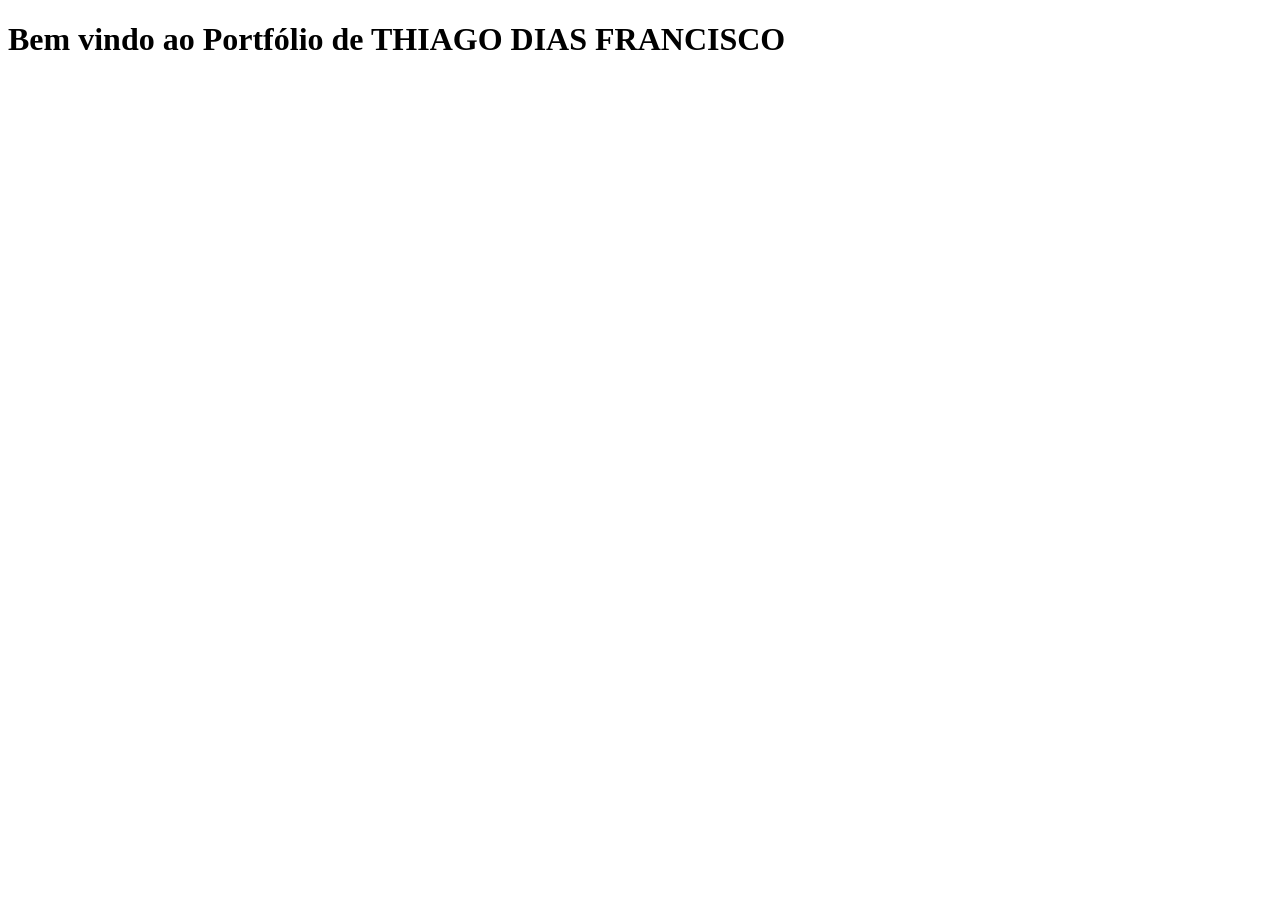
==== docs/index.html @ 4ac8eb3d "Criação do arquivo docs/index.html" ====
<!DOCTYPE html>
<html lang="pt-br">
<head>
    <meta charset="UTF-8">
    <title>Portfólio - THIAGO DIAS FRANCISCO</title>
</head>
<body>
    <h1>Bem vindo ao Portfólio de THIAGO DIAS FRANCISCO</h1>
</body>
</html>
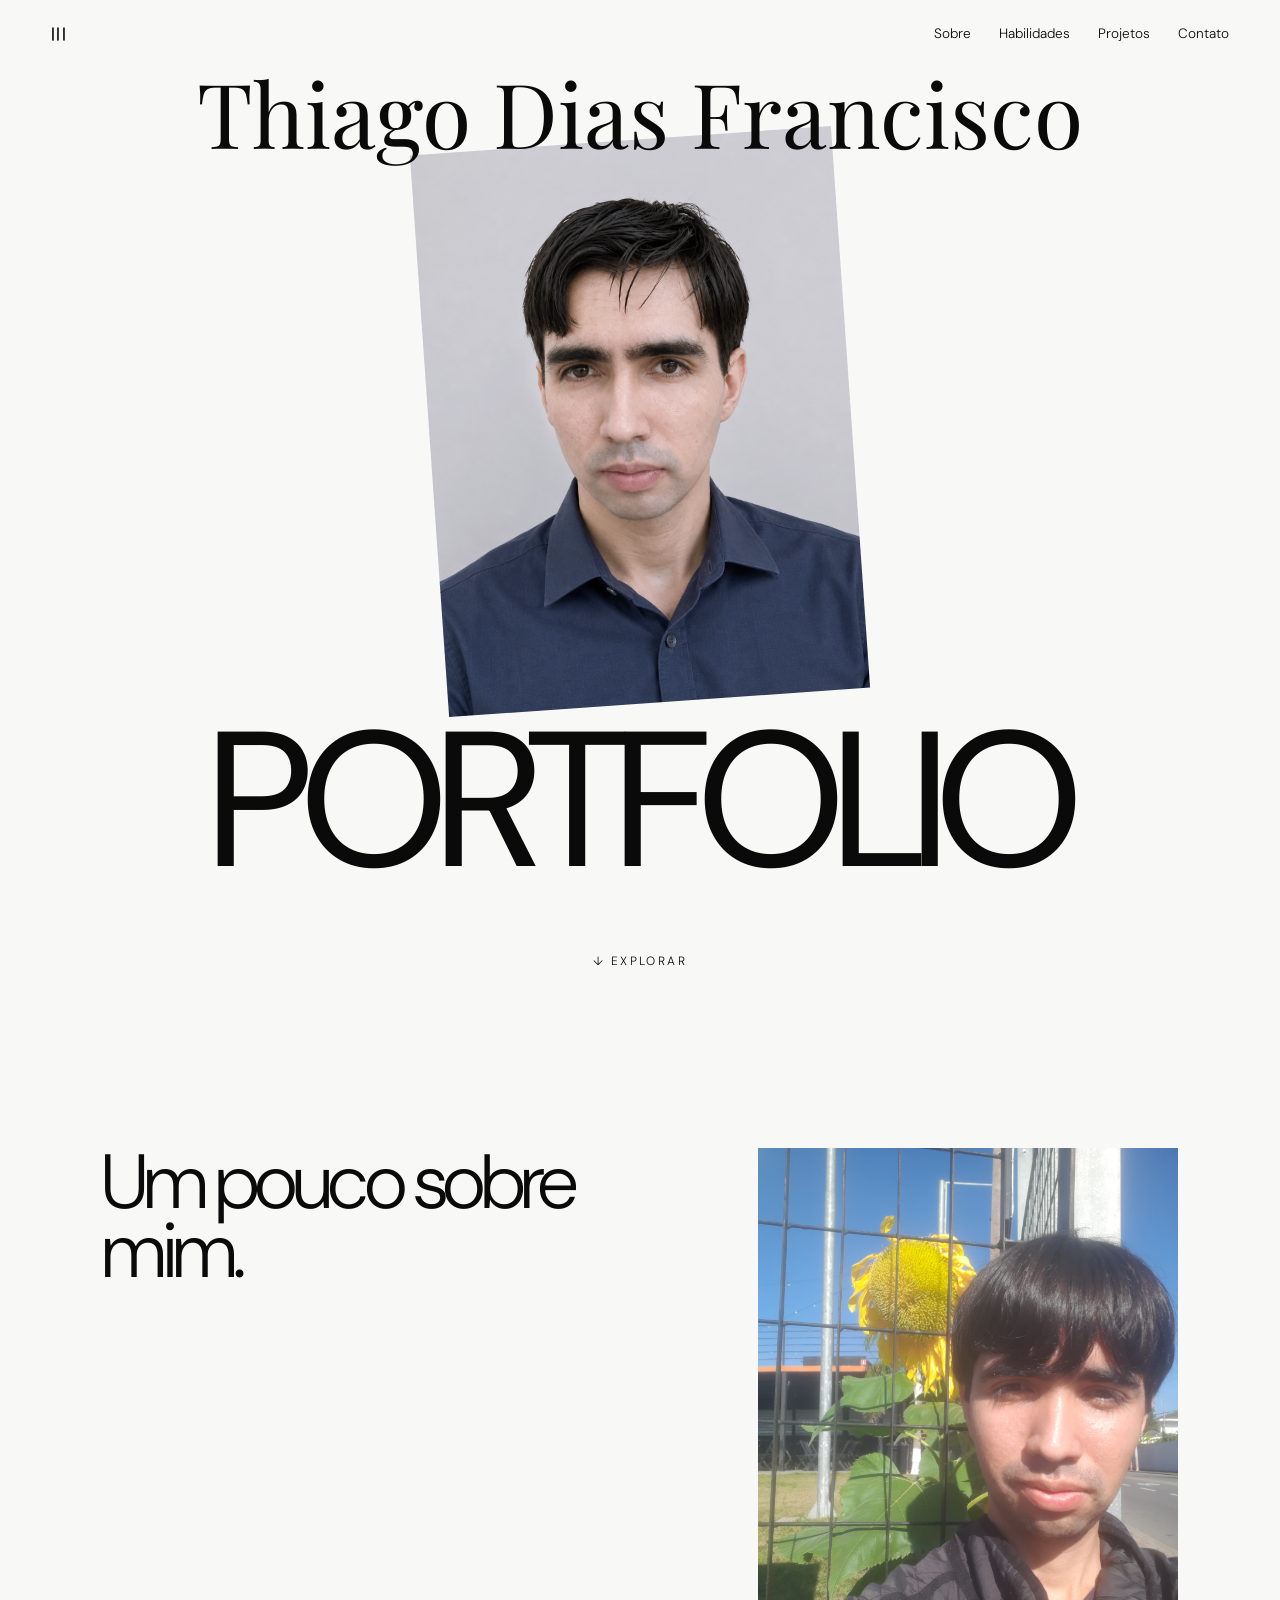
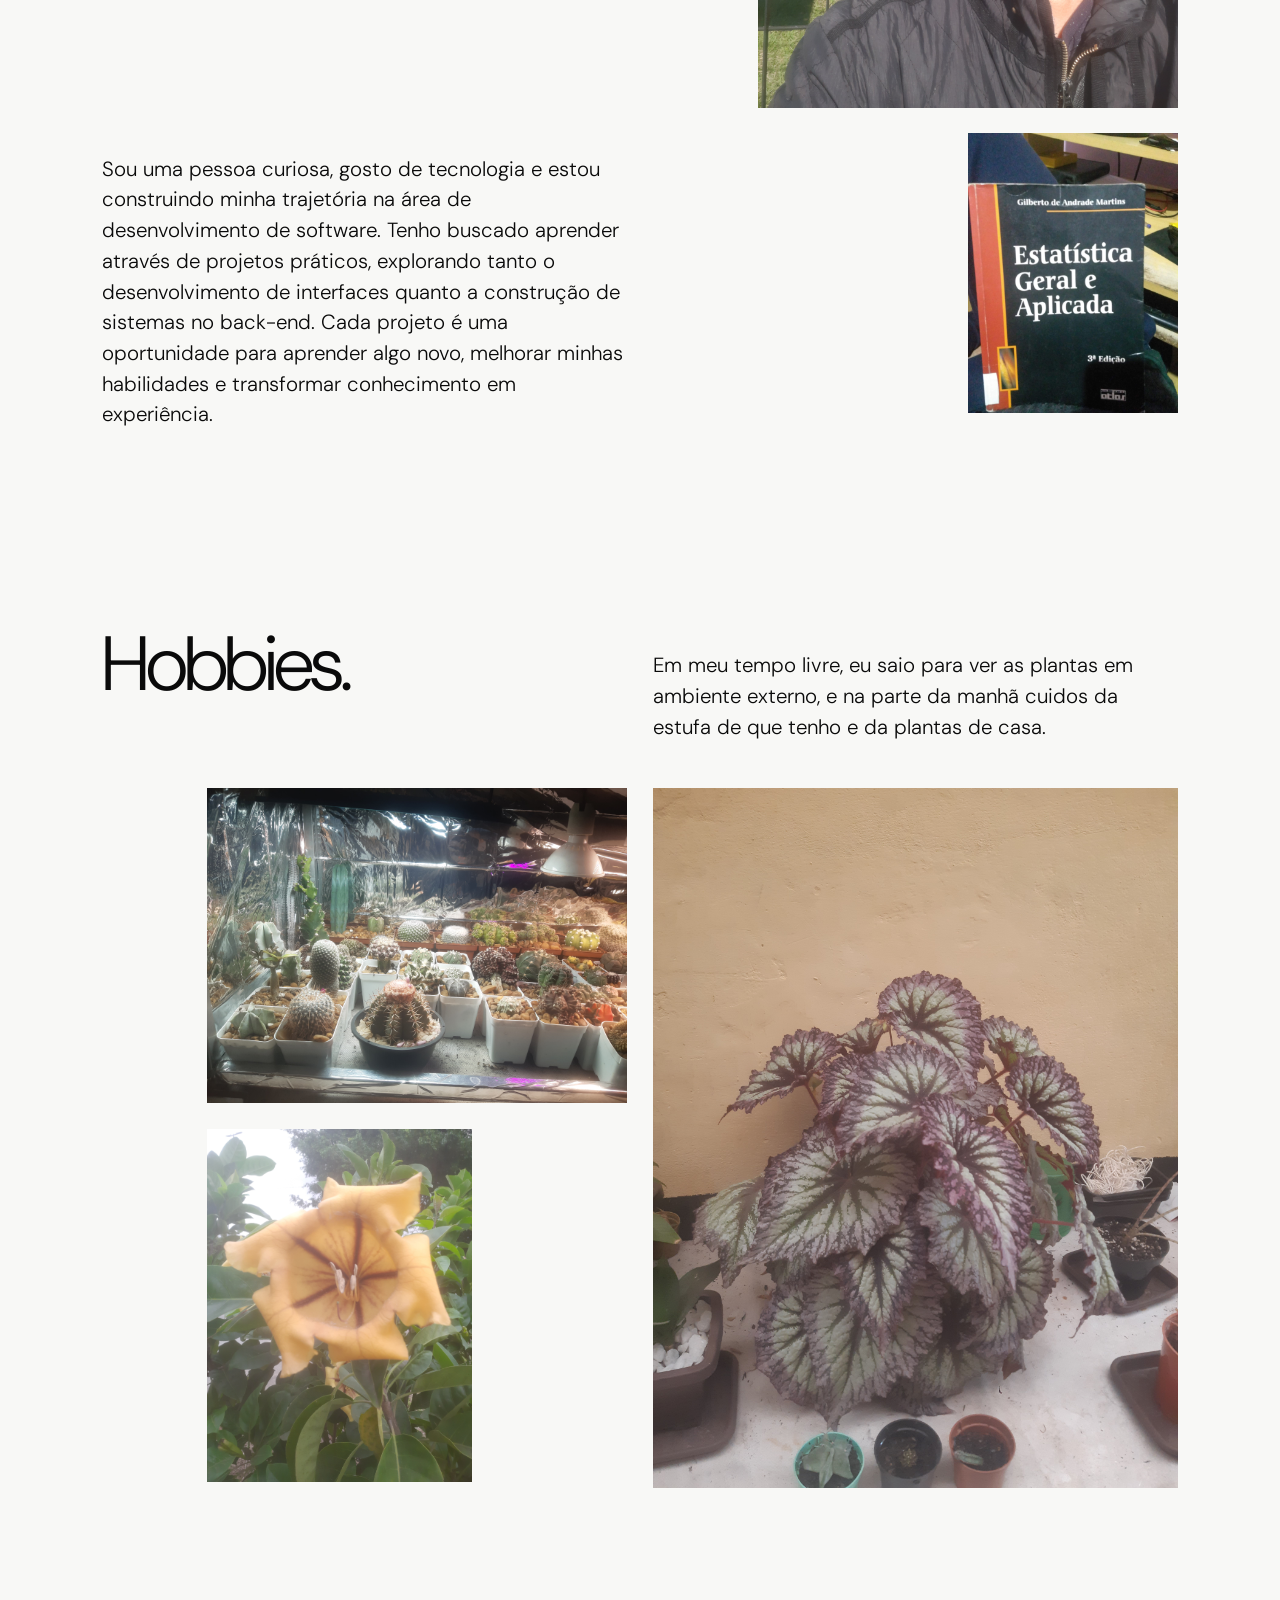
==== commit e8d91042: "atualizando padrão do portifolio" ====
--- a/docs/index.html
+++ b/docs/index.html
@@ -1,11 +1,140 @@
-
 <!DOCTYPE html>
 <html lang="pt-br">
 <head>
     <meta charset="UTF-8">
     <title>Portfólio - THIAGO DIAS FRANCISCO</title>
+    <link rel="stylesheet" href="./assets/css/main.css">
 </head>
 <body>
-    <h1>Bem vindo ao Portfólio de THIAGO DIAS FRANCISCO</h1>
+    <header class="topbar">
+    <a class="brand" href="#inicio">|||<span></span></a>
+    <button class="menu-toggle" aria-label="Abrir menu" aria-expanded="false">☰</button>
+    <nav class="nav" aria-label="Navegação principal">
+      <a href="#sobre">Sobre</a>
+      <a href="#habilidades">Habilidades</a>
+      <a href="#projetos">Projetos</a>
+      <a href="#contato">Contato</a>
+    </nav>
+    </header>
+    <main>
+        <section id="inicio" class="hero section">
+            <div class="hero-name">Thiago Dias Francisco</div>
+            <div class="hero-photo photo-tilt">
+                <img src="./assets/images/Foto.png" alt="Foto de capa">
+            </div>
+            <h1>PORTFOLIO</h1>
+            <a class="scroll-cue" href="#sobre">↓ explorar</a>
+        </section>
+        <section id="sobre" class="about section">
+            <div class="about-heading">
+                <h2>Um pouco sobre mim.</h2>
+            </div>
+            <div class="about-main-image">
+                <img src="assets/images/Foto_com_flor.jpg" alt="foto com flor">
+            </div>
+            <div class="about-copy">
+                <p>
+                Sou uma pessoa curiosa, gosto de tecnologia e
+                estou construindo minha trajetória na área de desenvolvimento de
+                software. Tenho buscado aprender através de projetos práticos,
+                explorando tanto o desenvolvimento de interfaces
+                quanto a construção de sistemas no back-end.
+
+                Cada projeto é uma oportunidade para aprender algo novo,
+                melhorar minhas
+                habilidades e transformar conhecimento em experiência.
+                </p>
+            </div>
+            <img class="about-small-image" src="assets/images/Livro.jpg" alt="livro de estatistica">
+        </section>
+
+        <section id="sobre" class="about section">
+            <div class="about-heading">
+                <h2>Hobbies.</h2>
+            </div>
+            <div class="about-copy">
+                <p>
+                Em meu tempo livre, eu saio para ver as plantas em
+                ambiente externo, e na parte da manhã cuidos da
+                estufa de que tenho e da plantas de casa.
+                </p>
+            </div>
+            <div class="about-main-image">
+                <img src="assets/images/Estufa.jpg" alt="foto com flor">
+                <img class="about-small-image-left" src="assets/images/Flor.jpg" alt="livro de estatistica">
+            </div>
+            <img src="assets/images/Begonha_rex.jpg" alt="foto com flor"> 
+        </section>
+
+        <section id="projetos" class="proj section">
+        <h2>Meus Projetos</h2>
+
+        <div class="projects">
+            <article class="project" data-title="Portal Scrum"
+            data-description="Este site tem como objetivo de ensinar o metodologia ágil Scrum, neste projeto eu fiz a estrutura iniciar do backend, função de login do usuario, autenticação de interface e verificando codigos da minha equipe."
+            data-image="assets/images/projeto1.png"
+            data-link="https://github.com/TeamStacked/PortalScrum">
+            <button class="project-button" type="button">
+                <img src="assets/images/projeto1.png" alt="Este site tem como objetivo de ensinar o metodologia ágil Scrum">
+                <h3>Portal Scrum</h3>
+                <p>Projeto criado no 1º semestre <br>
+                    Este site tem como objetivo de ensinar a metodologia ágil Scrum
+                </p>
+            </button>
+            </article>
+            <article class="project" data-title="Projeto em andamento"
+            data-description="É proximo projeto"
+            data-image="assets/images/ProjetoAndamento.png">
+            <button class="project-button" type="button">
+                <img src="assets/images/ProjetoAndamento.png" alt="Em andamento">
+                <h3>Em Andamento</h3>
+                <p>Projeto em andamento</p>
+            </button>
+            </article>
+        </div>
+        </section>
+
+        <section id="habilidades" class="skills section">
+        <div class="skills-top">
+            <div>
+            <h2>HABILIDADES E<br>EXPERIENCIA</h2>
+            </div>
+            <img src="assets/images/Informatica.jpg" alt="Tela de computador com codigos de programação">
+            <div>
+            <h3>Programador</h3>
+            <ul>
+              <li>Domínio técnico em banco de dados em MySQL e Postgres.</li>
+              <li>Programador em TypeScript e C#.</li>
+              <li>Domínio técnico em Backend.</li>
+              <li>Domínio pleno em metodologia Scrum.</li>
+            </ul>
+          </div>
+          <div>
+            <h3>Outros Trabalhos</h3>
+            <ul>
+              <li>Serralheiro autônomo.</li>
+              <li>Domínio técnico em montagem de estruturas metálicas.</li>
+              <li>Atendimento técnico e priorizado ao cliente.</li>
+              <li>Ótimo no trabalho em equipe.</li>
+            </ul>
+          </div>
+        </div>
+        </div>
+        </section>
+    </main>
+    <div class="modal" aria-hidden="true">
+    <div class="modal-backdrop"></div>
+    <div class="modal-card" role="dialog" aria-modal="true" aria-labelledby="modal-title">
+      <button class="modal-close" type="button" aria-label="Fechar">×</button>
+      <img id="modal-image" src="" alt="">
+      <div>
+        <span>PROJETO</span>
+        <h2 id="modal-title"></h2>
+        <p id="modal-description"></p>
+        <a id="modal-link" href = ""></a>
+      </div>
+    </div>
+  </div>
+    <script src="./assets/js/main.js"></script>
 </body>
 </html>
--- a/docs/assets/css/main.css
+++ b/docs/assets/css/main.css
@@ -0,0 +1,291 @@
+@import url('https://fonts.googleapis.com/css2?family=DM+Sans:wght@300;400;500&family=Playfair+Display:ital,wght@0,400;1,400&display=swap');
+
+:root {
+  --paper: #f8f8f6;
+  --ink: #0a0a0a;
+  --muted: #dfe3e5;
+  --max: 1450px;
+}
+
+* { box-sizing: border-box; }
+html { scroll-behavior: smooth; }
+body {
+  margin: 0;
+  background: var(--paper);
+  color: var(--ink);
+  font-family: "DM Sans", Arial, sans-serif;
+  font-weight: 300;
+}
+img {
+  display: block;
+  width: 100%;
+  object-fit: cover;
+}
+button, a { font: inherit; color: inherit; }
+a { text-decoration: none; }
+button { border: 0; background: none; }
+
+.section {
+  width: min(var(--max), 100%);
+  margin: 0 auto;
+  padding: 7vw 8vw;
+  position: relative;
+  overflow: hidden;
+}
+.section-number {
+  display: block;
+  font-size: .85rem;
+  margin-bottom: 1.5rem;
+}
+.topbar {
+  position: fixed;
+  z-index: 20;
+  top: 0; left: 0; right: 0;
+  display: flex;
+  justify-content: space-between;
+  align-items: center;
+  padding: 22px 4vw;
+  mix-blend-mode: multiply;
+  
+}
+.brand { 
+  font-weight: 500;
+  letter-spacing: .08em;
+ }
+.brand span { font-family: "Playfair Display", serif; }
+.nav { display: flex; 
+  gap: 28px; 
+  font-size: .85rem; 
+}
+.nav a { 
+  position: relative;
+ }
+.nav a::after {
+  content: "";
+  position: absolute;
+  left: 0; right: 0; bottom: -5px;
+  height: 1px; background: currentColor;
+  transform: scaleX(0); transform-origin: right;
+  transition: transform .3s ease;
+}
+.nav a:hover::after { transform: scaleX(1); transform-origin: left; }
+.menu-toggle { display: none; cursor: pointer; font-size: 1.5rem; }
+
+.hero {
+  min-height: 100vh;
+  padding-top: 8vh;
+  display: flex;
+  flex-direction: column;
+  justify-content: center;
+  align-items: center;
+}
+.hero-name {
+  font-family: "Playfair Display", Georgia, serif;
+  font-size: clamp(2rem, 7vw, 9.5rem);
+  line-height: .9;
+  white-space: nowrap;
+  position: relative;
+  z-index: 2;
+}
+
+.hero h1 {
+  font-size: clamp(5rem, 15vw, 15rem);
+  font-weight: 400;
+  letter-spacing: -.055em;
+  line-height: .75;
+  margin: 0;
+}
+.hero-photo {
+  width: min(33vw, 500px);
+  margin: -1vw 0 2vw;
+  transform: rotate(-4deg); 
+}
+.scroll-cue {
+  margin-top: 5rem;
+  font-size: .75rem;
+  text-transform: uppercase;
+  letter-spacing: .2em;
+}
+.about {
+  min-height: 100vh;
+  display: grid;
+  grid-template-columns: 1fr 1fr;
+  grid-template-rows: auto 1fr;
+  gap: 2vw;
+}
+.about-heading h2, .skills h2, .proj h2, .contact h2 {
+  font-size: clamp(3rem, 6vw, 7rem);
+  line-height: .9;
+  font-weight: 300;
+  letter-spacing: -.05em;
+  margin: 0;
+}
+.about-main-image {
+  width: 80%;
+  justify-self: end;
+}
+.about-copy {
+  align-self: top;
+  max-width: 570px;
+  font-size: clamp(1.1rem, 1.6vw, 1.55rem);
+  line-height: 1.5;
+}
+.about-small-image {
+  width: 40%;
+  justify-self: end;
+  align-self: top;
+}
+
+.about-small-image-left{
+  width: 63%;
+  justify-self: top;
+  align-self: top;
+  margin-top: 2vw;
+}
+
+.project-button {
+  text-align: left;
+  width: 100%;
+  cursor: pointer;
+  padding: 0;
+}
+.project-button img {
+  aspect-ratio: 1.25 / 1;
+  filter: grayscale(.15);
+  transition: transform .5s ease, filter .5s ease;
+}
+.project-button:hover img {
+  transform: scale(.98);
+  filter: grayscale(0);
+}
+.project h3 {
+  font-family: "Playfair Display", serif;
+  font-size: 1.7rem;
+  font-weight: 400;
+  margin: 1rem 0 .25rem;
+}
+.project p { margin: 0; line-height: 1.45; font-size: .9rem; }
+
+.skills { min-height: 100vh; }
+.skills-top {
+  display: grid;
+  grid-template-columns: 1fr 1fr;
+  align-items: start;
+  gap: 5vw;
+}
+
+.skills-grid {
+  display: grid;
+  grid-template-columns: 1fr 1fr;
+  gap: 10vw;
+  margin-top: 8vw;
+}
+.skills h3 {
+  font-family: "Playfair Display", serif;
+  font-size: 1.7rem;
+  font-weight: 400;
+  margin-bottom: 1rem;
+}
+.skills ul { padding: 0; margin: 0; list-style: none; font-size: 1.1rem; line-height: 1.9; }
+.skills li::before { content: "— "; }
+
+.proj { min-height: 100vh; }
+.proj h2 { margin-bottom: 8vw; }
+.projects {
+  display: grid;
+  grid-template-columns: repeat(3, 1fr);
+  gap: 5vw;
+}
+
+.modal {
+  position: fixed;
+  inset: 0;
+  z-index: 50;
+  display: grid;
+  place-items: center;
+  opacity: 0;
+  visibility: hidden;
+  transition: opacity .3s ease, visibility .3s ease;
+}
+.modal.open { opacity: 1; visibility: visible; }
+.modal-backdrop {
+  position: absolute;
+  inset: 0;
+  background: rgba(0,0,0,.75);
+  backdrop-filter: blur(5px);
+}
+.modal-card {
+  position: relative;
+  z-index: 1;
+  width: min(900px, 100vw);
+  max-height: 120vh;
+  overflow: auto;
+  background: var(--paper);
+  display: grid;
+  grid-template-columns: 1.2fr .8fr;
+}
+.modal-card img { height: 100%; min-height: 400px; }
+.modal-card > div { padding: 4rem; align-self: center; }
+.modal-card > div span { font-size: .85rem; letter-spacing: .2em; }
+.modal-card h2 {
+  font-family: "Playfair Display", serif;
+  font-size: clamp(2rem, 4vw, 4rem);
+  font-weight: 400;
+  line-height: 1;
+}
+.modal-card p { font-size: 1.05rem; line-height: 1.6; }
+.modal-close {
+  position: absolute;
+  z-index: 2;
+  right: 15px; top: 8px;
+  font-size: 2.2rem;
+  cursor: pointer;
+}
+
+.reveal {
+  opacity: 0;
+  transform: translateY(35px);
+  transition: opacity .8s ease, transform .8s ease;
+}
+.reveal.visible { opacity: 1; transform: none; }
+
+@media (max-width: 800px) {
+  .topbar { padding: 18px 6vw; }
+  .menu-toggle { 
+    display: block; 
+  }
+  .nav {
+    position: absolute;
+    top: 60px; right: 6vw;
+    background: var(--paper);
+    padding: 1.5rem;
+    display: none;
+    flex-direction: column;
+    box-shadow: 0 8px 30px rgba(0,0,0,.08);
+  }
+  .nav.open { 
+    display: flex; 
+    background-color: #d6d5d5;
+  }
+  .section { padding: 22vw 7vw; }
+  .hero { min-height: 95vh; }
+  .hero-name { white-space: normal; text-align: center; font-size: 16vw; }
+  .hero-photo { width: 58vw; margin: 3vw 0 7vw; }
+  .hero h1 { font-size: 21vw; }
+  .statement { min-height: 90vh; }
+  .statement-img.left { width: 30vw; left: 4vw; top: 16%; }
+  .statement-img.right { width: 27vw; right: 4vw; bottom: 13%; }
+  .statement-title { font-size: 14vw; }
+  .about, .skills-top, .contact { grid-template-columns: 1fr; }
+  .proj section{padding: 0%;}
+  .about-main-image { width: 100%; }
+  .about-copy { margin-top: 1rem; }
+  .about-small-image { width: 45%; justify-self: center; }
+  .about-small-image-left { width: 45%; justify-self: center; }
+  .skills-grid { margin-top: 12vw; }
+  .projects { grid-template-columns: 1fr; gap: 14vw; }
+  .contact-photo { width: 70%; margin-top: 8vw; }
+  .modal-card { grid-template-columns: 1fr; max-height: 88vh; }
+  .modal-card img { min-height: 250px; max-height: 45vh; }
+  .modal-card > div { padding: 2rem; }
+}
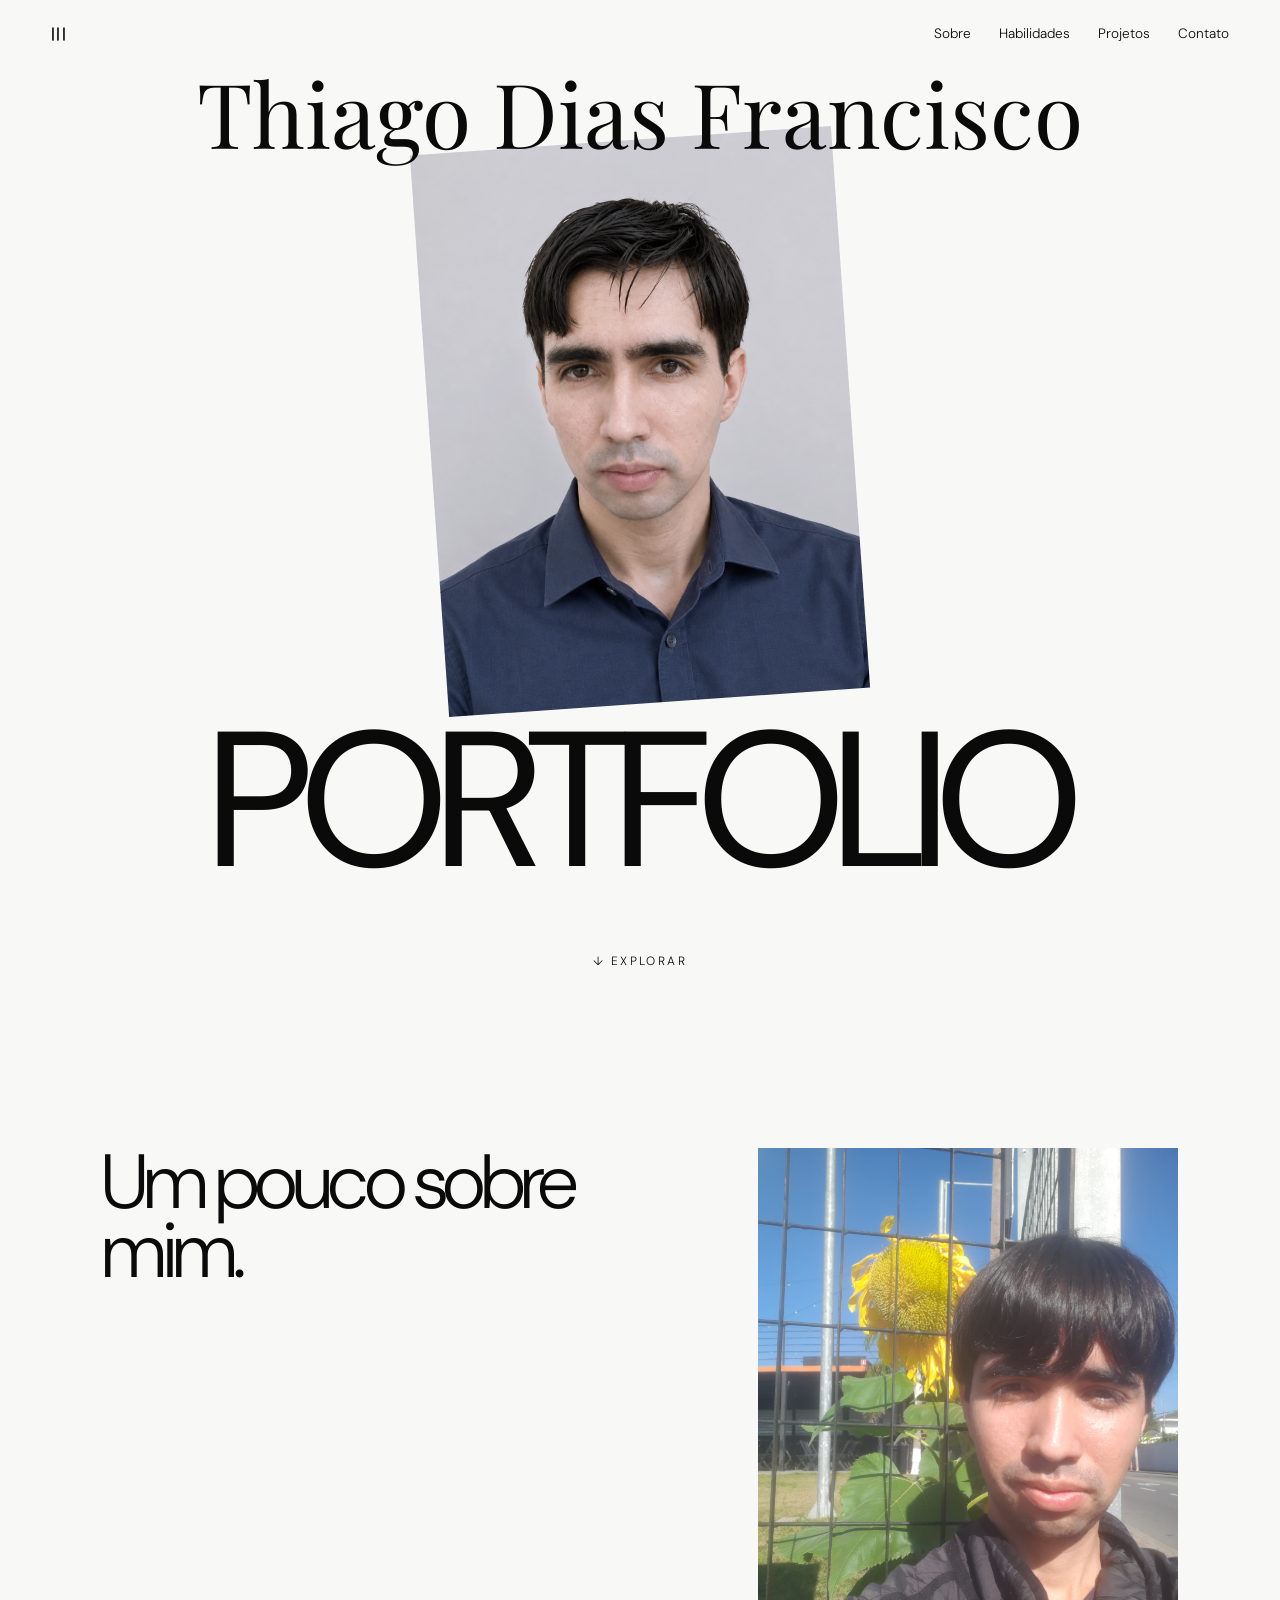
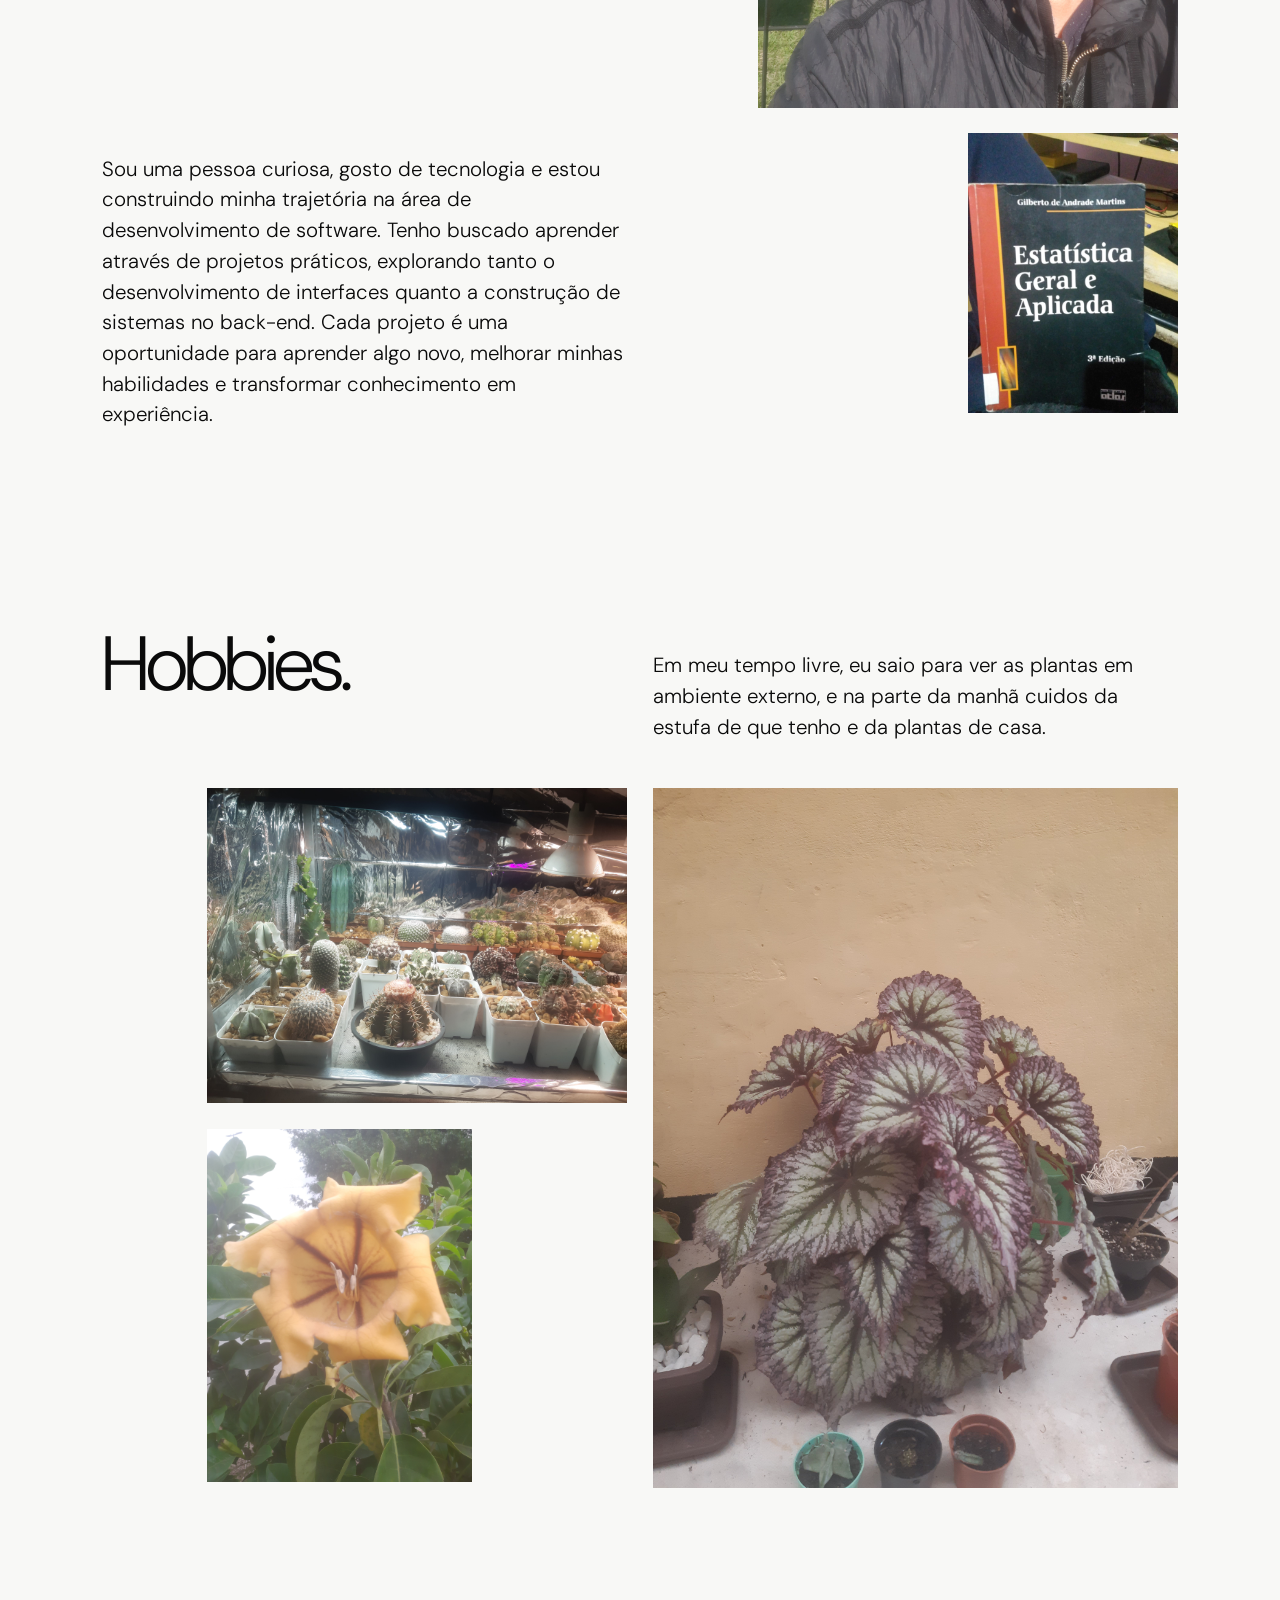
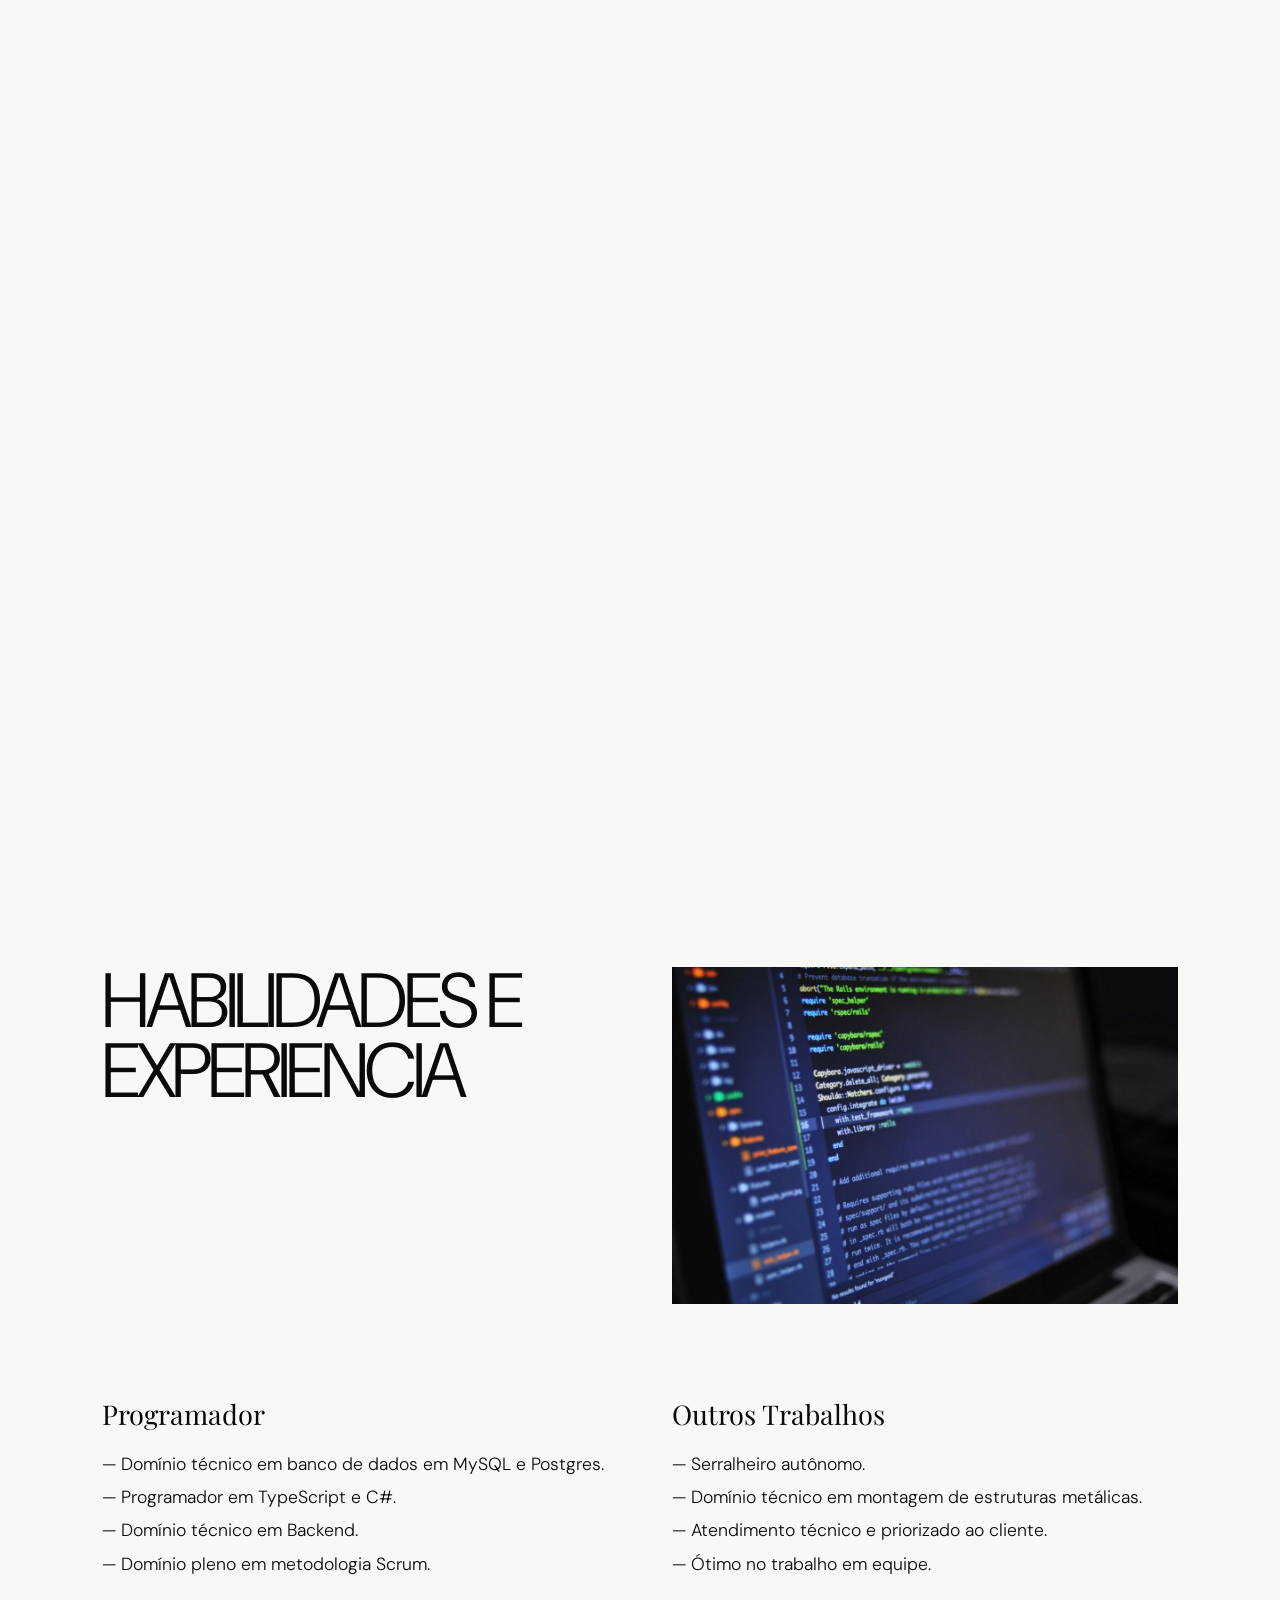
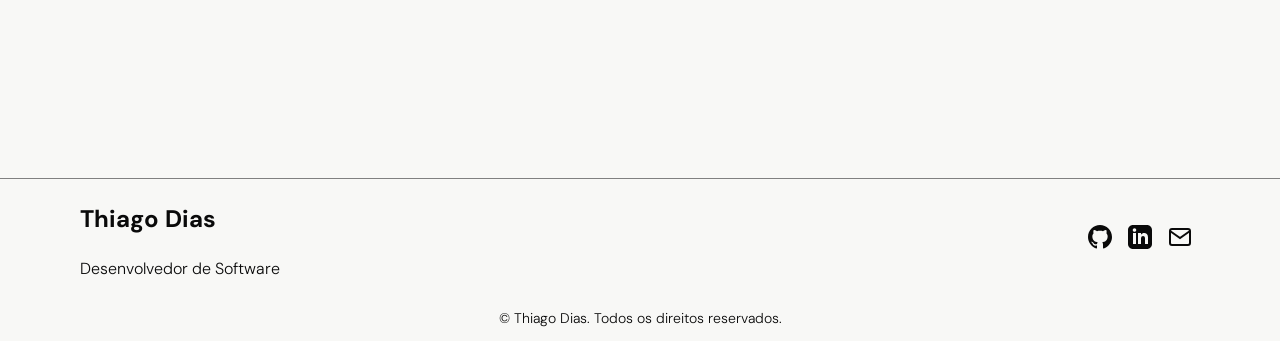
==== commit 4e2d98b9: "Inserindo rodapé" ====
--- a/docs/index.html
+++ b/docs/index.html
@@ -122,6 +122,47 @@
         </div>
         </section>
     </main>
+    <footer class="footer">
+        <div class="container">
+            <div class="footer-content">
+                <div class="footer-info">
+                    <h3>Thiago Dias</h3>
+                    <p data-lang="true" data-pt="Desenvolvedor de Software">
+                        Desenvolvedor de Software
+                    </p>
+                </div>
+
+                <div class="footer-social">
+                    <a href="https://github.com/thiagoDT" target="_blank" title="GitHub">
+                        <svg width="24" height="24" viewBox="0 0 24 24" fill="currentColor">
+                            <path
+                                d="M12 0c-6.626 0-12 5.373-12 12 0 5.302 3.438 9.8 8.207 11.387.599.111.793-.261.793-.577v-2.234c-3.338.726-4.033-1.416-4.033-1.416-.546-1.387-1.333-1.756-1.333-1.756-1.089-.745.083-.729.083-.729 1.205.084 1.839 1.237 1.839 1.237 1.07 1.834 2.807 1.304 3.492.997.107-.775.418-1.305.762-1.604-2.665-.305-5.467-1.334-5.467-5.931 0-1.311.469-2.381 1.236-3.221-.124-.303-.535-1.524.117-3.176 0 0 1.008-.322 3.301 1.23.957-.266 1.983-.399 3.003-.404 1.02.005 2.047.138 3.006.404 2.291-1.552 3.297-1.23 3.297-1.23.653 1.653.242 2.874.118 3.176.77.84 1.235 1.911 1.235 3.221 0 4.609-2.807 5.624-5.479 5.921.43.372.823 1.102.823 2.222v3.293c0 .319.192.694.801.576 4.765-1.589 8.199-6.086 8.199-11.386 0-6.627-5.373-12-12-12z" />
+                        </svg>
+                    </a>
+                    <a href="https://www.linkedin.com/in/thiago-dias-f1933/" target="_blank" title="LinkedIn">
+                        <svg width="24" height="24" viewBox="0 0 24 24" fill="currentColor">
+                            <path
+                                d="M19 0h-14c-2.761 0-5 2.239-5 5v14c0 2.761 2.239 5 5 5h14c2.762 0 5-2.239 5-5v-14c0-2.761-2.238-5-5-5zm-11 19h-3v-11h3v11zm-1.5-12.268c-.966 0-1.75-.79-1.75-1.764s.784-1.764 1.75-1.764 1.75.79 1.75 1.764-.783 1.764-1.75 1.764zm13.5 12.268h-3v-5.604c0-3.368-4-3.113-4 0v5.604h-3v-11h3v1.765c1.396-2.586 7-2.777 7 2.476v6.759z" />
+                        </svg>
+                    </a>
+                    <a href="mailto:" title="Email">
+                        <svg width="24" height="24" viewBox="0 0 24 24" fill="none" stroke="currentColor"
+                            stroke-width="2">
+                            <path d="M4 4h16c1.1 0 2 .9 2 2v12c0 1.1-.9 2-2 2H4c-1.1 0-2-.9-2-2V6c0-1.1.9-2 2-2z">
+                            </path>
+                            <polyline points="22,6 12,13 2,6"></polyline>
+                        </svg>
+                    </a>
+                </div>
+            </div>
+
+            <div class="footer-bottom">
+                <p>© <span id="currentYear"></span> Thiago Dias. <span data-lang="true"
+                        data-pt="Todos os direitos reservados." data-en="All rights reserved.">Todos os direitos
+                        reservados.</span></p>
+            </div>
+        </div>
+    </footer>
     <div class="modal" aria-hidden="true">
     <div class="modal-backdrop"></div>
     <div class="modal-card" role="dialog" aria-modal="true" aria-labelledby="modal-title">
--- a/docs/assets/css/main.css
+++ b/docs/assets/css/main.css
@@ -197,6 +197,58 @@
   gap: 5vw;
 }
 
+/*___________________footer________________________*/
+
+.footer {
+    padding: 1fr 0 1fr;
+    border-top: 1px solid gray;
+}
+
+.footer-content {
+    display: grid;
+    grid-template-columns: 1fr auto;
+    gap: 1fr;
+    margin-bottom: 2fr;
+    align-items: center;
+    padding: 0 5rem;
+}
+
+.footer-info h3 {
+    font-size: 1.5rem;
+}
+.footer-info p {
+    font-size: 1rem;
+}
+.footer-social {
+    display: flex;
+}
+
+.footer-social a {
+    width: 40px;
+    height: 40px;
+    background: var(--light-gray);
+    border-radius: var(--radius-md);
+    display: flex;
+    align-items: center;
+    justify-content: center;
+    color: var(--gray-700);
+    transition: var(--transition);
+}
+
+.footer-social a:hover {
+    background: var(--primary-dark);
+    color: var(--white);
+}
+
+.footer-bottom {
+    text-align: center;
+    padding-top: var(--spacing-lg);
+    border-top: 1px solid var(--gray-200);
+    color: var(--gray-600);
+    font-size: 0.875rem;
+}
+
+/*___________________modal__________________________*/
 .modal {
   position: fixed;
   inset: 0;
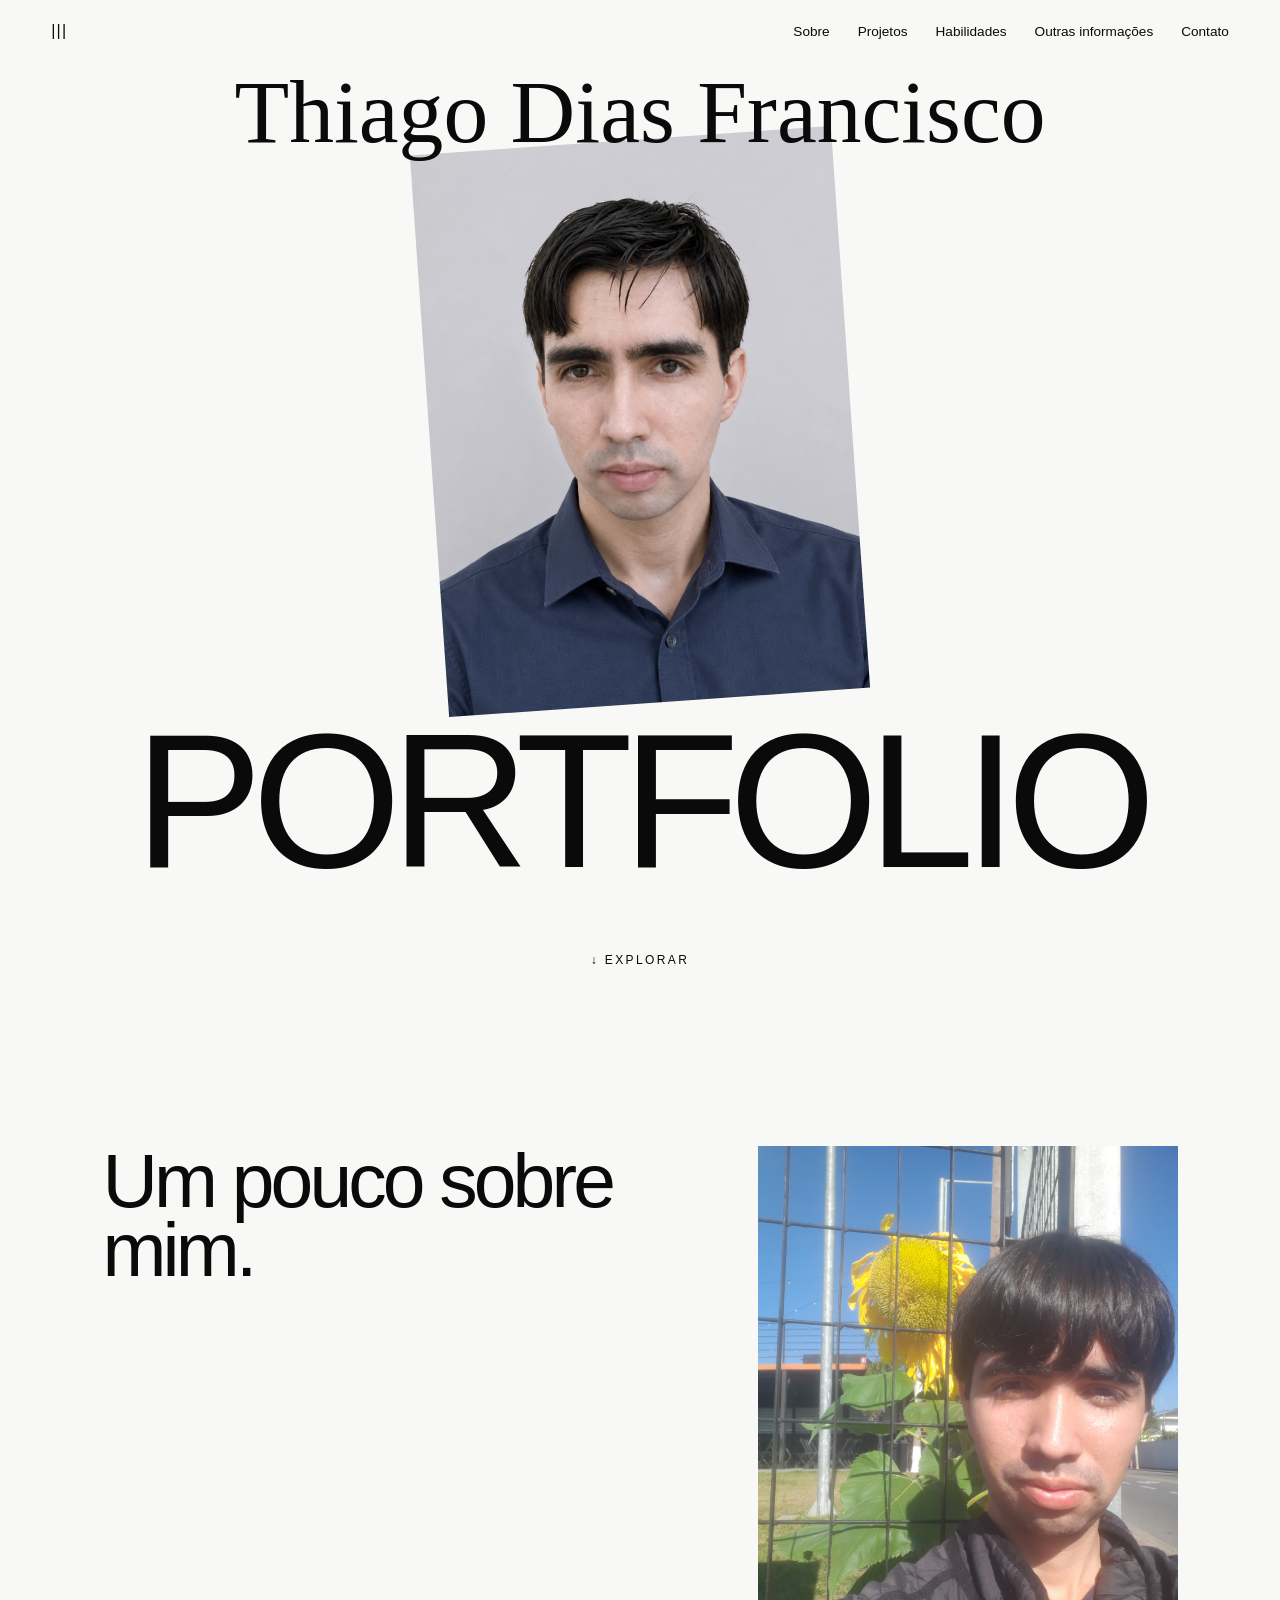
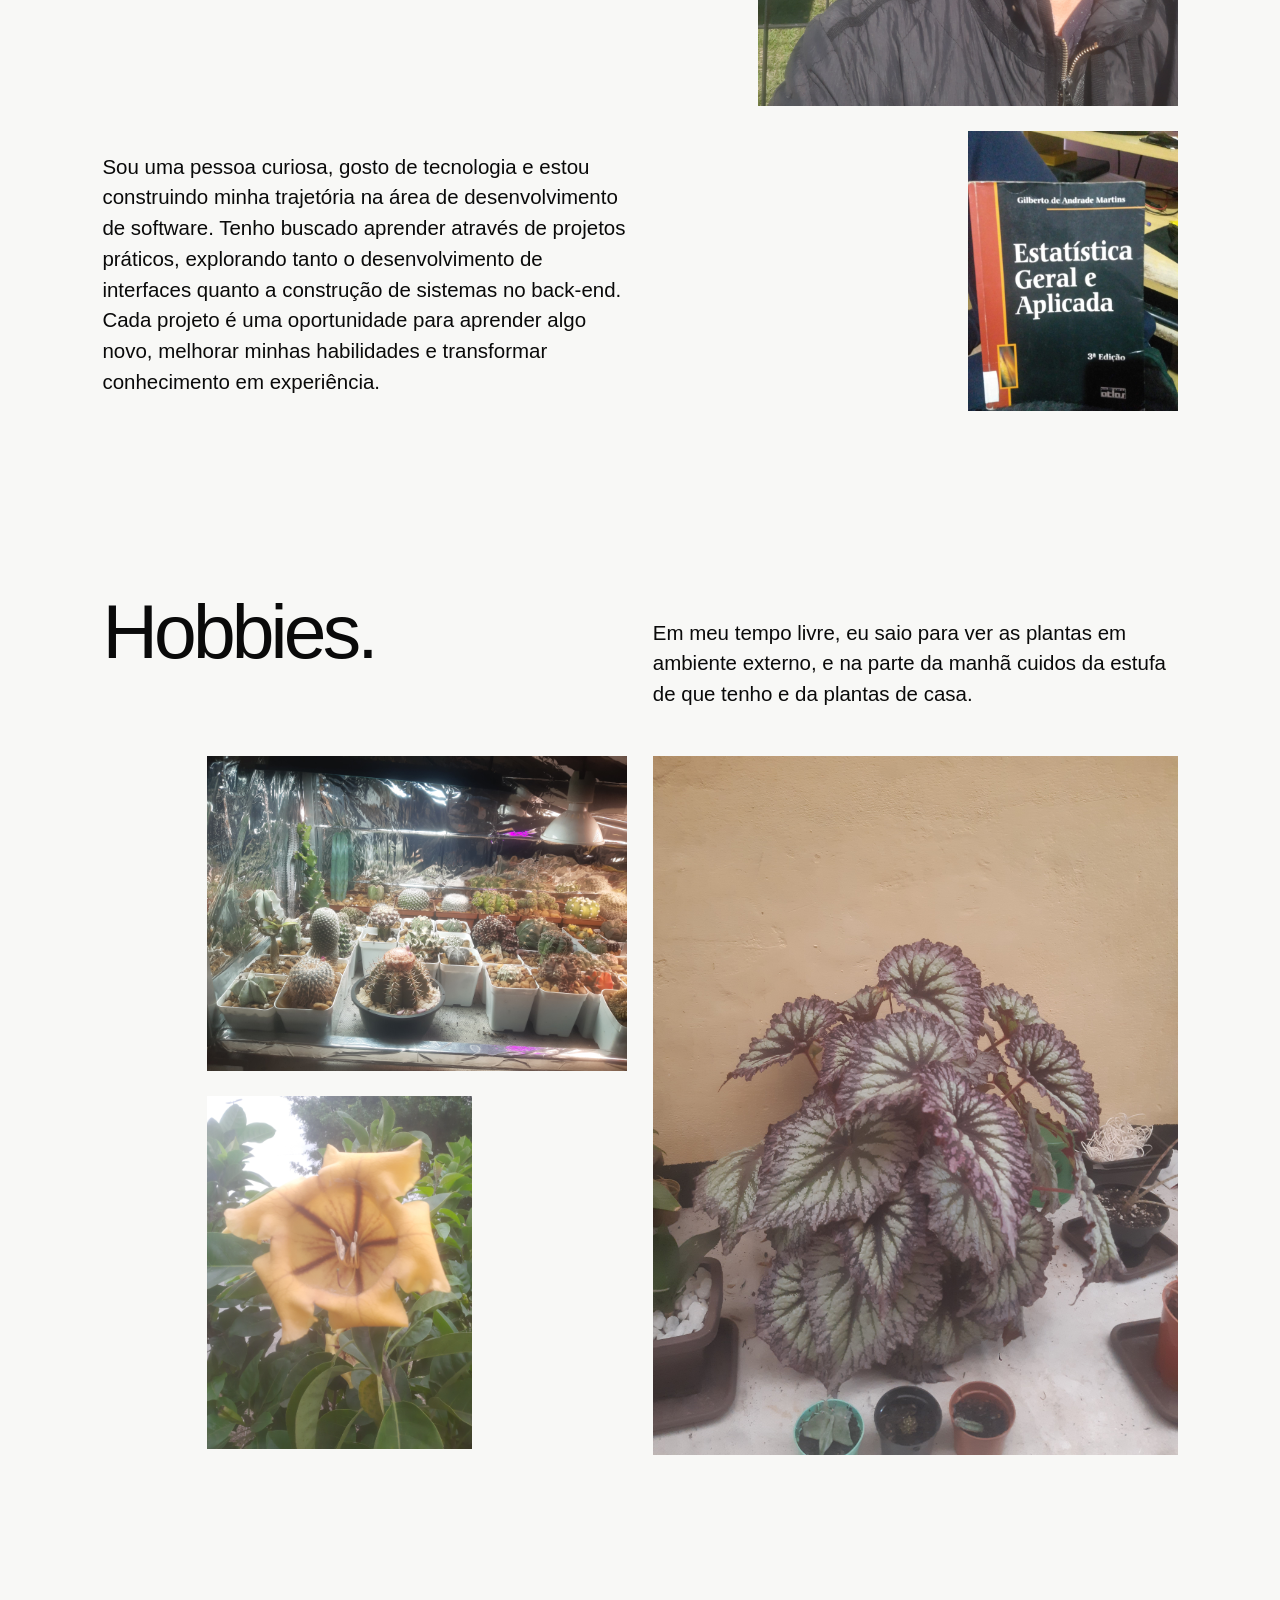
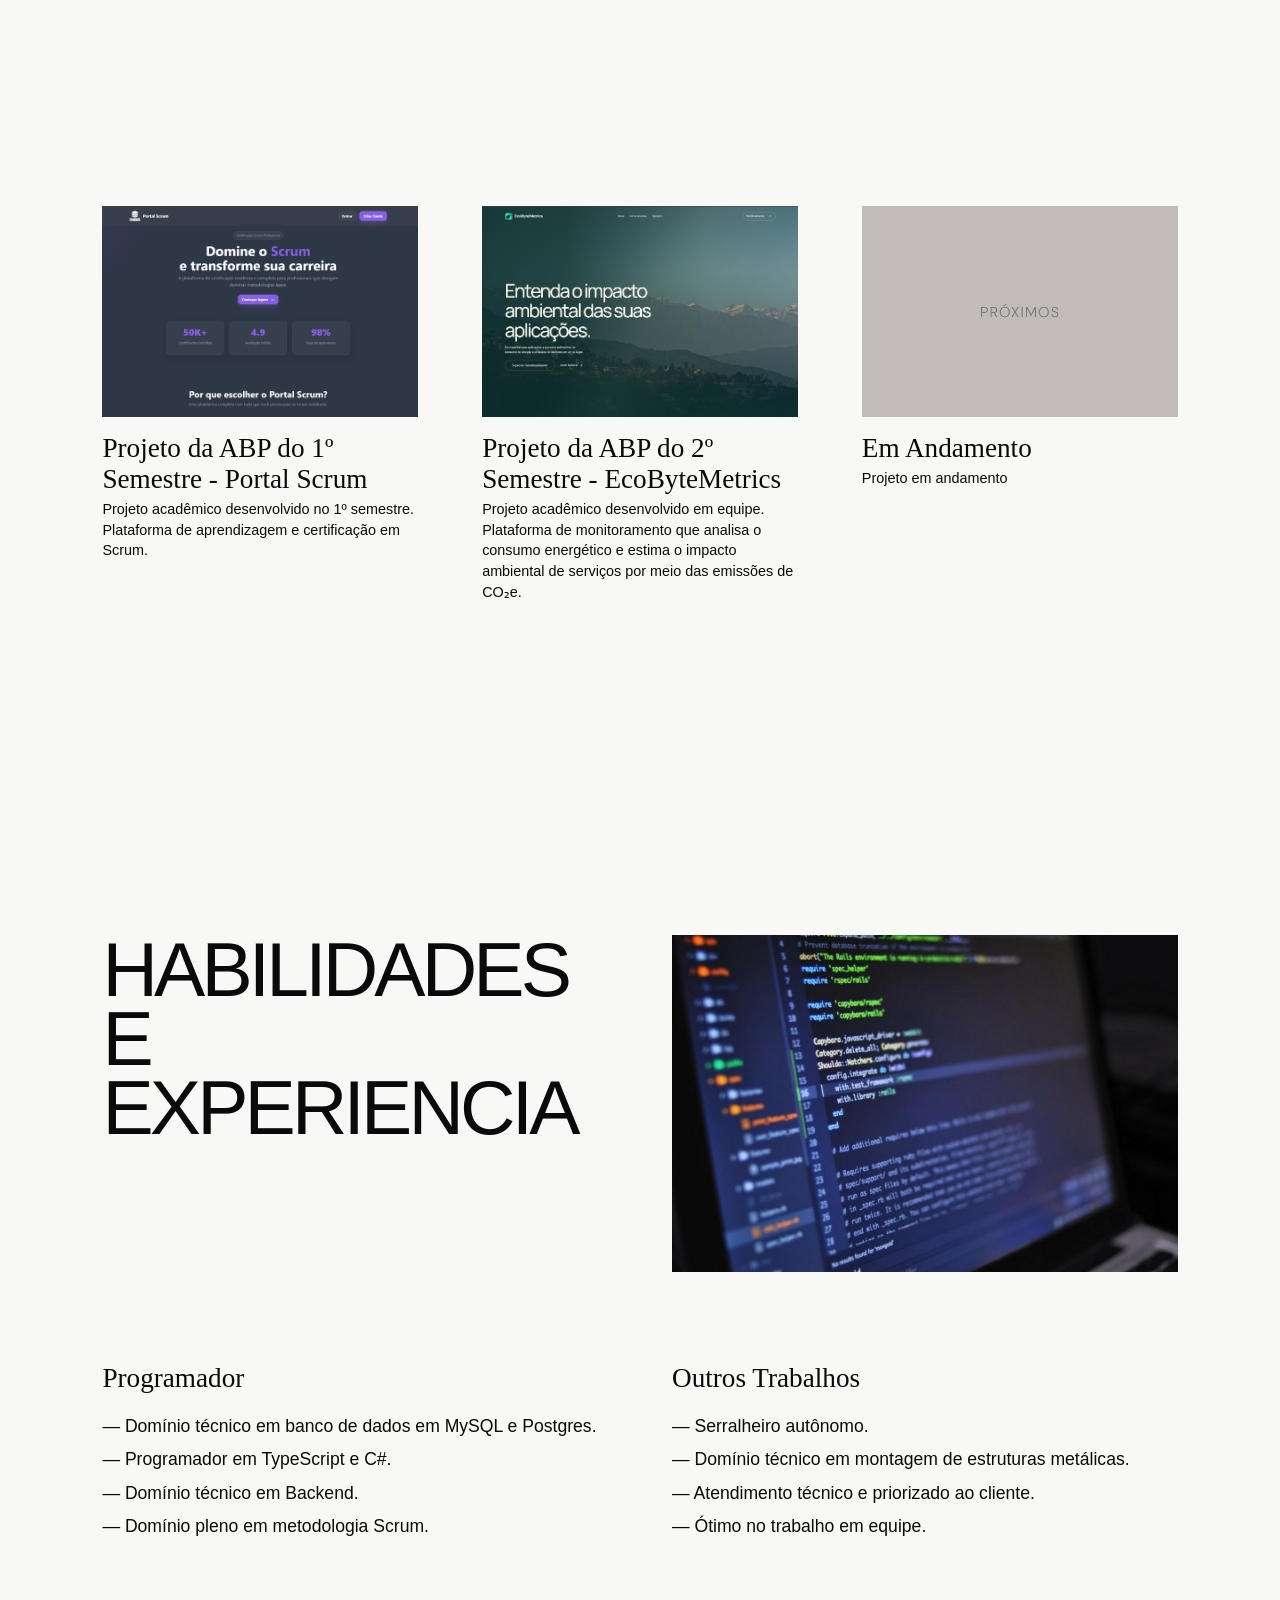
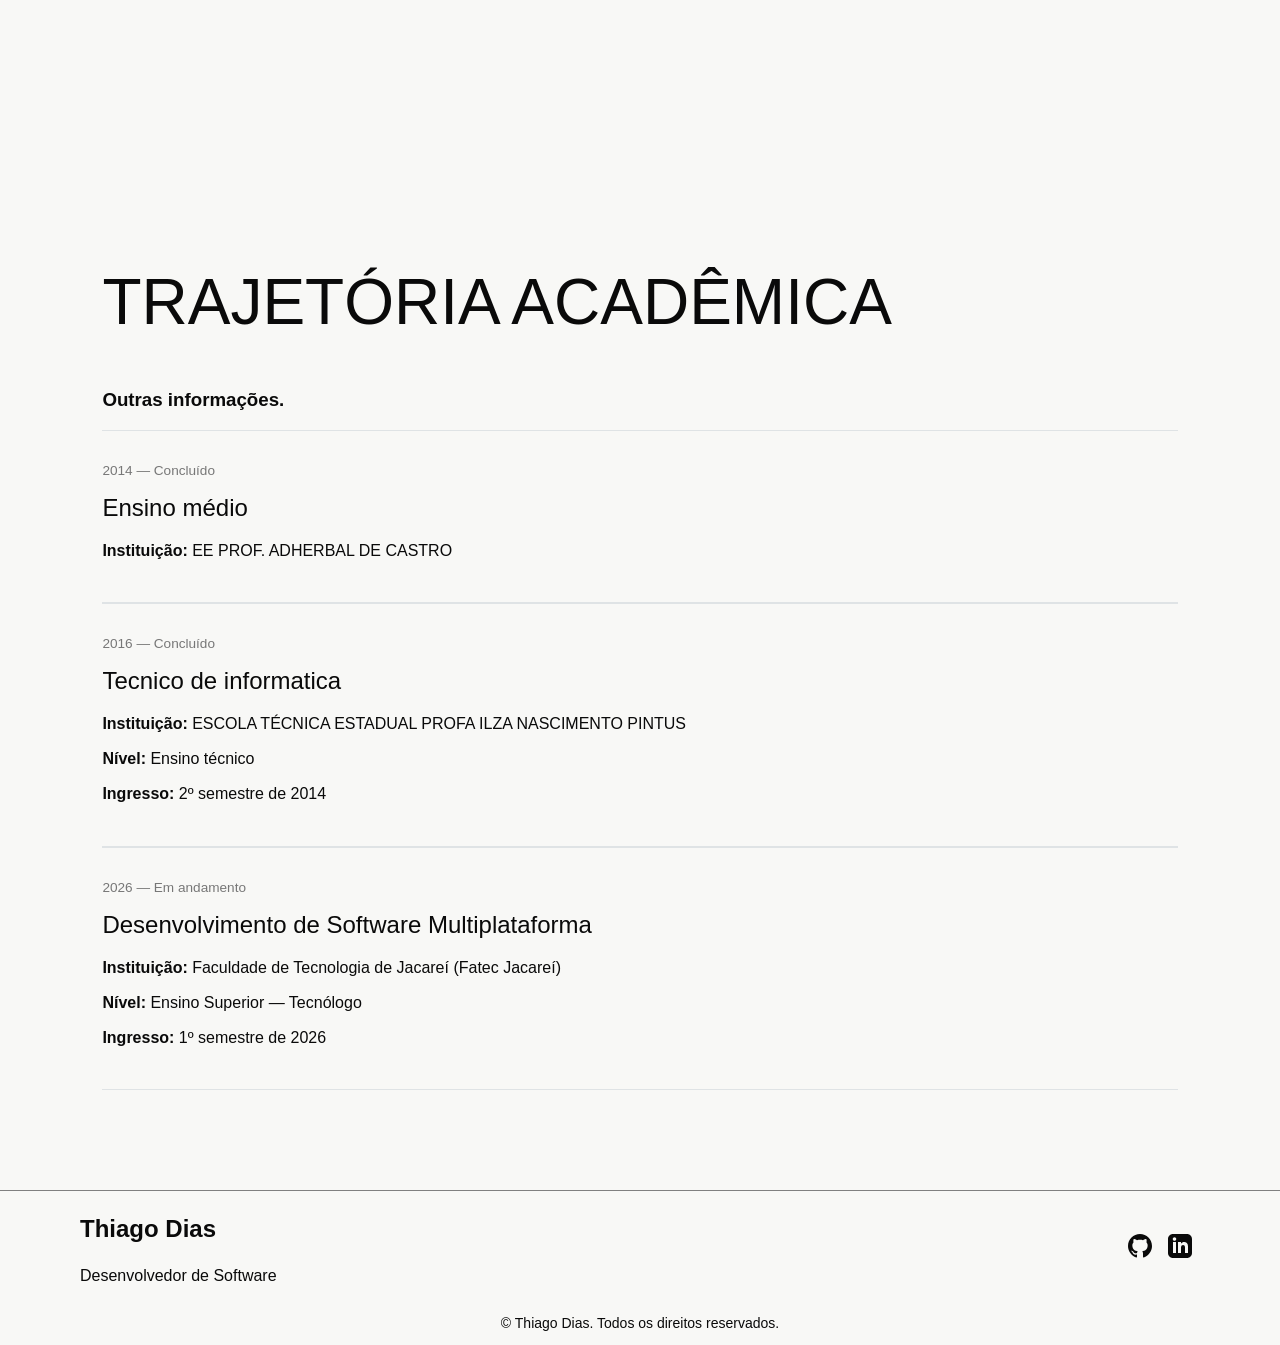
==== commit 62c27137: "atualizando portifolio" ====
--- a/docs/index.html
+++ b/docs/index.html
@@ -11,8 +11,9 @@
     <button class="menu-toggle" aria-label="Abrir menu" aria-expanded="false">☰</button>
     <nav class="nav" aria-label="Navegação principal">
       <a href="#sobre">Sobre</a>
+      <a href="#projetos">Projetos</a>
       <a href="#habilidades">Habilidades</a>
-      <a href="#projetos">Projetos</a>
+      <a href="#outras-informacoes">Outras informações</a>
       <a href="#contato">Contato</a>
     </nav>
     </header>
@@ -70,18 +71,97 @@
         <h2>Meus Projetos</h2>
 
         <div class="projects">
-            <article class="project" data-title="Portal Scrum"
-            data-description="Este site tem como objetivo de ensinar o metodologia ágil Scrum, neste projeto eu fiz a estrutura iniciar do backend, função de login do usuario, autenticação de interface e verificando codigos da minha equipe."
-            data-image="assets/images/projeto1.png"
-            data-link="https://github.com/TeamStacked/PortalScrum">
-            <button class="project-button" type="button">
-                <img src="assets/images/projeto1.png" alt="Este site tem como objetivo de ensinar o metodologia ágil Scrum">
-                <h3>Portal Scrum</h3>
-                <p>Projeto criado no 1º semestre <br>
-                    Este site tem como objetivo de ensinar a metodologia ágil Scrum
-                </p>
-            </button>
+            
+            <article class="project"
+                data-title="Portal Scrum"
+                data-description='
+                    <h3>Plataforma de aprendizagem e certificação em Scrum</h3>
+                    <p>Projeto acadêmico desenvolvido em equipe com o objetivo de disponibilizar conteúdos e avaliações sobre a metodologia ágil Scrum, incluindo acompanhamento de desempenho e emissão de certificados.</p>
+
+                    <h3>Minhas contribuições:</h3>
+
+                    <ul>
+                        <li><strong>Autenticação:</strong> integração do JWT com cookies HTTP para gerenciamento da sessão dos usuários.</li>
+
+                        <li><strong>Controle de acesso:</strong> desenvolvimento e ajustes de middlewares para proteger páginas privadas e controlar o acesso de usuários autenticados.</li>
+
+                        <li><strong>Rotas do backend:</strong> organização de rotas no Express para disponibilização de páginas públicas, privadas e página de erro 404.</li>
+
+                        <li><strong>Logout:</strong> implementação do encerramento de sessão, incluindo a remoção do cookie de autenticação.</li>
+
+                        <li><strong>Certificados:</strong> desenvolvimento de consulta SQL para calcular a média final dos exames e inclusão desse resultado nos dados retornados pelo certificado.</li>
+
+                        <li><strong>Dados do estudante:</strong> ajuste da consulta e do retorno JSON para incluir o e-mail do usuário nos dados do certificado.</li>
+                    </ul>
+
+                    <p><strong>Tecnologias utilizadas:</strong> Node.js, JavaScript, Express, PostgreSQL, HTML e CSS.</p>
+                '
+                data-image="assets/images/projeto1.png"
+                data-link="https://github.com/TeamStacked/PortalScrum">
+
+                <button class="project-button" type="button">
+                    <img src="assets/images/projeto1.png"
+                        alt="Página do projeto Portal Scrum">
+
+                    <h3>Projeto da ABP do 1º Semestre - Portal Scrum</h3>
+
+                    <p>
+                        Projeto acadêmico desenvolvido no 1º semestre.
+                        Plataforma de aprendizagem e certificação em Scrum.
+                    </p>
+                </button>
             </article>
+
+            <article class="project"
+                data-title="EcoByteMetrics"
+                data-description='
+                    <h3>Plataforma de monitoramento energético e impacto ambiental</h3>
+
+                    <p>Projeto acadêmico desenvolvido em equipe com o objetivo de monitorar serviços, analisar o consumo energético e estimar o impacto ambiental por meio do cálculo de emissões de CO₂ equivalente (CO₂e).</p>
+
+                    <h3>Minhas contribuições:</h3>
+
+                    <ul>
+                        <li><strong>Banco de dados:</strong> participação na modelagem e estruturação do banco PostgreSQL, desenvolvimento de scripts SQL para criação e atualização das tabelas, além da implementação de índices e constraints para otimizar consultas.</li>
+
+                        <li><strong>Backend:</strong> desenvolvimento e organização de funcionalidades utilizando arquitetura modular, com separação entre Controllers, Services e Repositories.</li>
+
+                        <li><strong>Autenticação:</strong> implementação e ajustes da autenticação com JWT e proteção de rotas da aplicação.</li>
+
+                        <li><strong>Processamento de métricas:</strong> desenvolvimento de funcionalidades para persistência e processamento de dados relacionados aos serviços monitorados e à intensidade de carbono.</li>
+
+                        <li><strong>Indicadores ambientais:</strong> implementação de cálculos de consumo energético e estimativa de emissões de CO₂e, contribuindo para a análise do impacto ambiental dos serviços.</li>
+
+                        <li><strong>Comparação de serviços:</strong> desenvolvimento de endpoint REST para comparar métricas históricas de múltiplos serviços em diferentes períodos, utilizando consultas SQL nativas no PostgreSQL, sem ORM.</li>
+
+                        <li><strong>Automatização:</strong> participação na implementação de workers para coleta e processamento periódico de métricas.</li>
+
+                        <li><strong>Infraestrutura:</strong> configuração e utilização de Docker e Docker Compose para facilitar a execução e o gerenciamento dos serviços da aplicação.</li>
+
+                        <li><strong>Provisionamento inicial:</strong> ajustes nos scripts SQL para criação de usuários padrão ADMIN e USER, com armazenamento de senhas utilizando hash Bcrypt.</li>
+                    </ul>
+
+                    <p><strong>Tecnologias utilizadas:</strong> Node.js, TypeScript, Express, PostgreSQL, SQL, JWT, Bcrypt, Docker e Docker Compose.</p>
+
+                '
+                data-image="assets/images/Projeto EcoByteMetrics.png"
+                data-link="https://github.com/pentascripts-organization/EcoByteMetrics">
+
+                <button class="project-button" type="button">
+                    <img src="assets/images/Projeto EcoByteMetrics.png"
+                        alt="Página do projeto EcoByteMetrics">
+
+                    <h3>Projeto da ABP do 2º Semestre - EcoByteMetrics</h3>
+
+                    <p>
+                        Projeto acadêmico desenvolvido em equipe.
+                        Plataforma de monitoramento que analisa o consumo energético
+                        e estima o impacto ambiental de serviços por meio das emissões de CO₂e.
+                    </p>
+                </button>
+            </article>
+
+
             <article class="project" data-title="Projeto em andamento"
             data-description="É proximo projeto"
             data-image="assets/images/ProjetoAndamento.png">
@@ -121,6 +201,67 @@
         </div>
         </div>
         </section>
+        <section id="outras-informacoes" class="outras-informacoes">
+            <div class="container">
+
+                <h2 class="section-label">TRAJETÓRIA ACADÊMICA</h2>
+
+                <h3>Outras informações.</h3>
+
+                <div class="formacao-card">
+                    <span class="formacao-periodo">2014 — Concluído</span>
+
+                    <h3>Ensino médio</h3>
+
+                    <p>
+                        <strong>Instituição:</strong>
+                        EE PROF. ADHERBAL DE CASTRO
+                </div>
+                <div class="formacao-card">
+                    <span class="formacao-periodo">2016 — Concluído</span>
+
+                    <h3>Tecnico de informatica</h3>
+
+                    <p>
+                        <strong>Instituição:</strong>
+                        ESCOLA TÉCNICA ESTADUAL PROFA ILZA NASCIMENTO PINTUS
+                    </p>
+
+                    <p>
+                        <strong>Nível:</strong>
+                        Ensino técnico
+                    </p>
+
+                    <p>
+                        <strong>Ingresso:</strong>
+                        2º semestre de 2014
+                    </p>
+                </div>
+                <div class="formacao-card">
+                    <span class="formacao-periodo">2026 — Em andamento</span>
+
+                    <h3>Desenvolvimento de Software Multiplataforma</h3>
+
+                    <p>
+                        <strong>Instituição:</strong>
+                        Faculdade de Tecnologia de Jacareí (Fatec Jacareí)
+                    </p>
+
+                    <p>
+                        <strong>Nível:</strong>
+                        Ensino Superior — Tecnólogo
+                    </p>
+
+                    <p>
+                        <strong>Ingresso:</strong>
+                        1º semestre de 2026
+                    </p>
+                </div>
+
+
+            </div>
+        </section>
+
     </main>
     <footer class="footer">
         <div class="container">
@@ -143,14 +284,6 @@
                         <svg width="24" height="24" viewBox="0 0 24 24" fill="currentColor">
                             <path
                                 d="M19 0h-14c-2.761 0-5 2.239-5 5v14c0 2.761 2.239 5 5 5h14c2.762 0 5-2.239 5-5v-14c0-2.761-2.238-5-5-5zm-11 19h-3v-11h3v11zm-1.5-12.268c-.966 0-1.75-.79-1.75-1.764s.784-1.764 1.75-1.764 1.75.79 1.75 1.764-.783 1.764-1.75 1.764zm13.5 12.268h-3v-5.604c0-3.368-4-3.113-4 0v5.604h-3v-11h3v1.765c1.396-2.586 7-2.777 7 2.476v6.759z" />
-                        </svg>
-                    </a>
-                    <a href="mailto:" title="Email">
-                        <svg width="24" height="24" viewBox="0 0 24 24" fill="none" stroke="currentColor"
-                            stroke-width="2">
-                            <path d="M4 4h16c1.1 0 2 .9 2 2v12c0 1.1-.9 2-2 2H4c-1.1 0-2-.9-2-2V6c0-1.1.9-2 2-2z">
-                            </path>
-                            <polyline points="22,6 12,13 2,6"></polyline>
                         </svg>
                     </a>
                 </div>
--- a/docs/assets/css/main.css
+++ b/docs/assets/css/main.css
@@ -1,4 +1,3 @@
-@import url('https://fonts.googleapis.com/css2?family=DM+Sans:wght@300;400;500&family=Playfair+Display:ital,wght@0,400;1,400&display=swap');
 
 :root {
   --paper: #f8f8f6;
@@ -150,7 +149,7 @@
   padding: 0;
 }
 .project-button img {
-  aspect-ratio: 1.25 / 1;
+  aspect-ratio: 1.5 / 1;
   filter: grayscale(.15);
   transition: transform .5s ease, filter .5s ease;
 }
@@ -196,6 +195,40 @@
   grid-template-columns: repeat(3, 1fr);
   gap: 5vw;
 }
+
+
+.outras-informacoes {
+    padding: 100px 8%;
+}
+
+.outras-informacoes h2 {
+    font-size: clamp(2.5rem, 5vw, 4rem);
+    font-weight: 400;
+    margin: 20px 0 50px;
+}
+
+.formacao-card {
+    border-top: 1px solid var(--muted);
+    border-bottom: 1px solid var(--muted);
+    padding: 30px 0;
+}
+
+.formacao-periodo {
+    font-size: 0.85rem;
+    color: #777;
+}
+
+.formacao-card h3 {
+    font-size: 1.5rem;
+    font-weight: 400;
+    margin: 15px 0;
+}
+
+.formacao-card p {
+    line-height: 1.7;
+    margin: 8px 0;
+}
+
 
 /*___________________footer________________________*/
 
@@ -248,51 +281,94 @@
     font-size: 0.875rem;
 }
 
+
 /*___________________modal__________________________*/
+
 .modal {
   position: fixed;
   inset: 0;
   z-index: 50;
   display: grid;
   place-items: center;
+  padding: 0px;
   opacity: 0;
   visibility: hidden;
   transition: opacity .3s ease, visibility .3s ease;
 }
-.modal.open { opacity: 1; visibility: visible; }
+
+.modal.open {
+  opacity: 1;
+  visibility: visible;
+}
+
 .modal-backdrop {
   position: absolute;
   inset: 0;
   background: rgba(0,0,0,.75);
   backdrop-filter: blur(5px);
 }
+
 .modal-card {
   position: relative;
   z-index: 1;
-  width: min(900px, 100vw);
-  max-height: 120vh;
-  overflow: auto;
+  width: min(1100px, 100%);
+  max-height: 88vh;
+  overflow: hidden;
   background: var(--paper);
   display: grid;
-  grid-template-columns: 1.2fr .8fr;
-}
-.modal-card img { height: 100%; min-height: 400px; }
-.modal-card > div { padding: 4rem; align-self: center; }
-.modal-card > div span { font-size: .85rem; letter-spacing: .2em; }
+  grid-template-columns: 1fr;
+  grid-template-rows: 500px minmax(0, 1fr);
+}
+
+.modal-card img {
+  width: 100%;
+  height: 500px;
+  min-height: 0;
+  object-fit: fill;
+}
+
+.modal-card > div {
+  min-height: 0;
+  padding: clamp(1.5rem, 3vw, 3rem);
+  align-self: stretch;
+  overflow-y: auto;
+  display: flex;
+  flex-direction: column;
+  justify-content: flex-start;
+}
+
+.modal-card > div span {
+  font-size: .85rem;
+  letter-spacing: .2em;
+}
+
 .modal-card h2 {
+  font-size: clamp(2rem, 3vw, 3rem);
+  margin-bottom: 1rem;
+}
+
+.modal-card h3 {
   font-family: "Playfair Display", serif;
-  font-size: clamp(2rem, 4vw, 4rem);
+  font-size: 1.35rem;
   font-weight: 400;
-  line-height: 1;
-}
-.modal-card p { font-size: 1.05rem; line-height: 1.6; }
+  line-height: 1.3;
+  margin: 0 0 1.5rem;
+}
+
+.modal-card p {
+  font-size: .95rem;
+  line-height: 1.6;
+}
+
 .modal-close {
   position: absolute;
   z-index: 2;
-  right: 15px; top: 8px;
+  right: 15px;
+  top: 8px;
   font-size: 2.2rem;
   cursor: pointer;
 }
+
 
 .reveal {
   opacity: 0;
@@ -337,7 +413,27 @@
   .skills-grid { margin-top: 12vw; }
   .projects { grid-template-columns: 1fr; gap: 14vw; }
   .contact-photo { width: 70%; margin-top: 8vw; }
-  .modal-card { grid-template-columns: 1fr; max-height: 88vh; }
-  .modal-card img { min-height: 250px; max-height: 45vh; }
-  .modal-card > div { padding: 2rem; }
+
+  .modal {
+    border: 2px;
+  }
+
+  .modal-card {
+    width: 100%;
+    height: 90vh;
+    grid-template-columns: 1fr;
+    grid-template-rows: 40vh minmax(0, 1fr);
+  }
+
+  .modal-card img {
+    width: 100%;
+    height: 40vh;
+    min-height: 0;
+    object-fit: cover;
+  }
+
+  .modal-card > div {
+    overflow-y: auto;
+  }
+
 }
